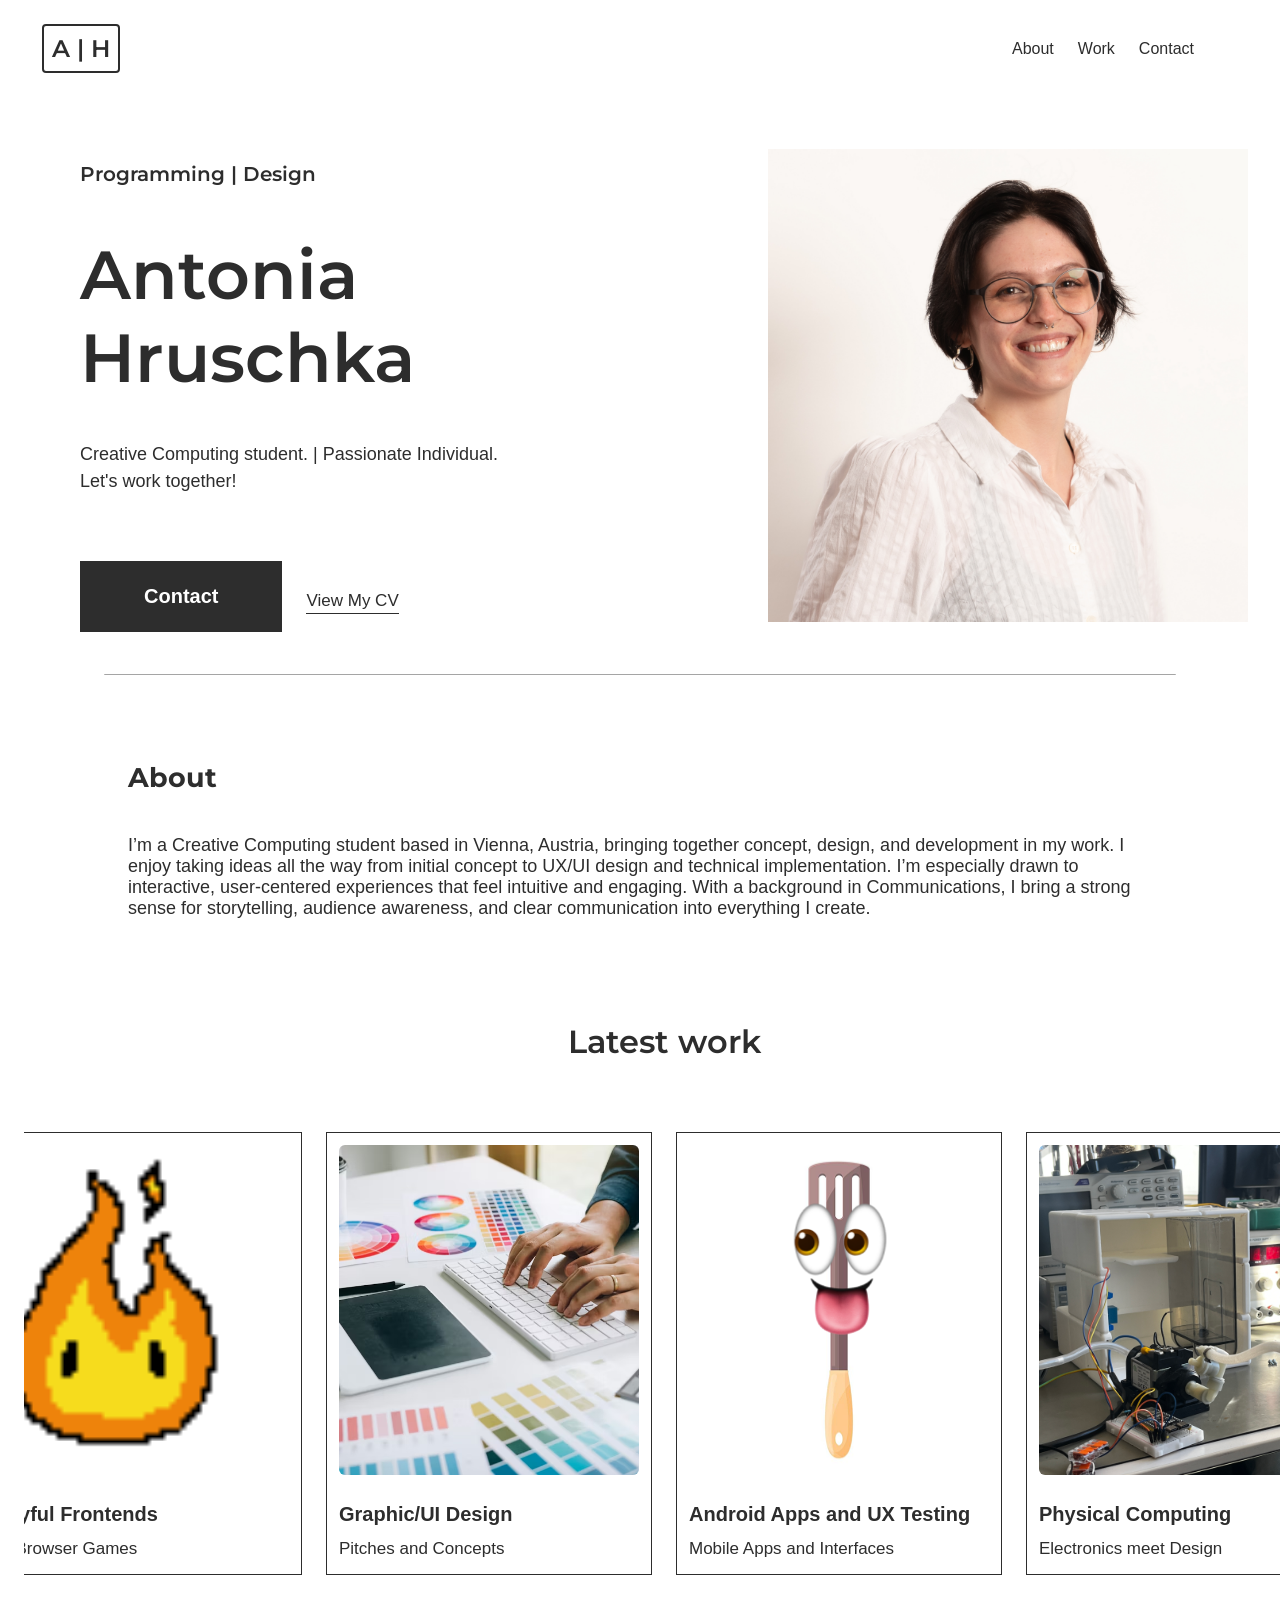
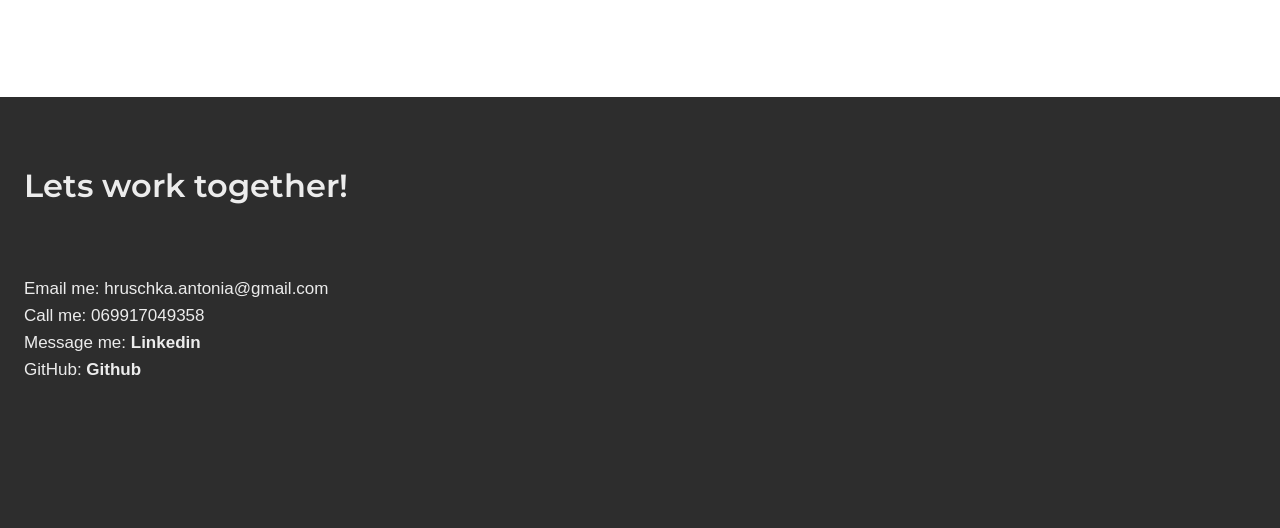
==== index.html @ 9b781cfe "trying to add favicon" ====
<!DOCTYPE html>
<html lang="en">
<head>
    <meta charset="UTF-8">
    <meta name="viewport" content="width=device-width, initial-scale=1.0">
    <title>Portfolio</title>
    <link rel="icon" type="image/x-icon" href="./images/favicon.ico">
    <link rel="stylesheet" href="stylesheets/style.css">
</head>
<body>
    <div class="navSection">
        <div style="width: 90%; height: 100%; padding-left: 42px; padding-right: 42px; padding-top: 24px; padding-bottom: 24px; background: white; justify-content: space-between; align-items: center; display: inline-flex; flex-wrap: wrap; align-content: center">
            <div class="logo">
              <a href="../index.html"> A | H </a>
            </div>
            <div class="navContainer" style="justify-content: flex-end; align-items: flex-end; gap: 24px; display: flex">
            <a href="#about" class="navItems">About</a>
            <a href="#work" class="navItems">Work</a>
            <a href="#contact" class="navItems">Contact</a>
            </div>
        </div>
    </div>

    <div class="headerSection">
        <div class="header-container">
      
          <div class="header-text">
      
            <div class="header-text-content">
              <p class="header-tagline">Programming | Design</p>
              <h1 class="header-name">Antonia Hruschka</h1>
              <p class="header-description">
                Creative Computing student. | Passionate Individual. <br>
                Let's work together!
              </p>
            </div>
      
            <div class="header-buttons">
                <a href="#contact" class="contact-button">Contact</a>
      
              <a href="assets/Lebenslauf_Hruschka.pdf" 
                 target="_blank" 
                 class="cv-link">
                View My CV
              </a>
            </div>
      
          </div>
      
          <img class="header-image" src="images/toni_groß.jpg" alt="Antonia Hruschka">
      
        </div>
      </div>

    <div class="about-me container" id="about">
        <h2>About</h2>
        <p>I’m a Creative Computing student based in Vienna, Austria, bringing together concept, design, and development in my work. 
        I enjoy taking ideas all the way from initial concept to UX/UI design and technical implementation. 
        I’m especially drawn to interactive, user-centered experiences that feel intuitive and engaging. With a background in Communications, I bring a strong sense for storytelling, audience awareness, and clear communication into everything I create.</p>
    </div>

    <div class="work" id="work">

        <div class="latestWork">
            <div class="latestWorkTitle">Latest work</div>
            <div class="workContainer" >

              <a href="./pages/work1.html" class="workLink">
                <div class="workClickable" data-version="1">
                    <img class="workImage"  style="align-self: stretch; height: 330px" src="./images/Enemy2.png"/>
                    <div class="workClickableTextContainer">
                        <div class="workClickableText">Playful Frontends</div>
                        <div class="workClickableBottomText">2D Browser Games</div>
                    </div>
                </div>
              </a>

            <a href="./pages/work2.html" class="workLink">
              <div class="workClickable" data-version="1" >
                  <img class="workImage" style="align-self: stretch; height: 330px" src="./images/graphicworkimg.avif" />
                  <div class="workClickableTextContainer">
                      <div class="workClickableText">Graphic/UI Design</div>
                      <div class="workClickableBottomText">Pitches and Concepts</div>
                  </div>
              </div>
            </a>

            <a href="./pages/work3.html" class="workLink">
              <div class="workClickable" data-version="1">
                  <img class="workImage" style="align-self: stretch; height: 330px" src="images/Flippy.png" />
                  <div class="workClickableTextContainer">
                      <div class="workClickableText">Android Apps and UX Testing</div>
                      <div class="workClickableBottomText">Mobile Apps and Interfaces</div>
                      <!--<a class="workClickableBottomText" href="https://tonihru.github.io/CCL3_WS2025/">Full Documentation for the 2026 CCL here</a>-->
                  </div>
              </div>
            </a>
            
            <!-- pages in progress -->
            <a href="./pages/work4.html" class="workLink">
                <div class="workClickable" data-version="1">
                    <img class="workImage" style="align-self: stretch; height: 330px" src="images/tui7.JPG" />
                    <div class="workClickableTextContainer">
                        <div class="workClickableText">Physical Computing</div>
                        <div class="workClickableBottomText">Electronics meet Design</div>
                    </div>
                </div>
            </a>
            
            </div>
        </div>
    </div>

    <div class="contact" id="contact">
        <div class="contact-container">
          <h2 class="contact-title">Lets work together!</h2>
      
          <div class="contact-content">
            <div class="contact-info">
              <div class="contact-text">
                <p>
                  Email me: hruschka.antonia@gmail.com <br>
                  Call me: 069917049358 <br>
                  Message me: <a href="https://www.linkedin.com/in/antonia-hruschka/">Linkedin</a> <br>
                  GitHub: <a href="https://github.com/tonihru">Github</a> <br>
                </p>
              </div>
      
              <div class="social-icons">
                <!--<div class="icon"></div>
                <div class="icon"></div>-->
              </div>
            </div>
      
          </div>
        </div>
      </div>

      <script>
        function toggleCard(card) {
        card.classList.toggle("open");
        }
      </script>
</body> 
</html>
---- stylesheets/style.css ----
@font-face {
    font-family: "Montserrat";
    src: url("/assets/fonts/Montserrat-VariableFont_wght.ttf");
}

html {
    scroll-behavior: smooth;
  }

body {
    margin: 0;
    font-family: Epilogue, sans-serif;
    color: #2D2D2D;
}


/* GENERAL CONTAINER */

.container {
    max-width: 1100px;
    margin: auto;
    padding: 0 24px;

}

/* SECTIONS */

section {
    padding: 80px 0;
}

/* MOBILE RESPONSIVE */

@media (max-width: 768px) {
    
    .project-hero {
        flex-direction: column;
    }
    
    .project-hero h1 {
        font-size: 36px;
    }
    
}

.button {
    background: #2D2D2D;
    color: white;
    padding: 16px 40px;
    text-decoration: none;
    display: inline-block;
    border-radius: 4px;
}

/* NAV SECTION */
.navItems {
    font-family: Epilogue, sans-serif;
    color: #2D2D2D;
}

.logo{
    font-family: Montserrat, sans-serif;
    font-weight: 600;
    font-size: x-large;
    color: black;
    border: 2px solid #2D2D2D;
    border-radius: 4px;
    padding: 8px;
}

a {
    text-decoration: none;
    padding-top: 2%;
    padding-bottom: 2%;
    color: #2D2D2D;
}

a:hover {
    text-decoration: underline;
}

h1, h2, h3 {
  font-family: Montserrat, sans-serif;
}

/* HEADER SECTION */

.headerSection {
    width: 100%;
    background: white;
  }
  
  .header-container {
    width: 100%;
    padding: 42px 24px;
    display: flex;
    justify-content: center;
    align-items: center;
    flex-wrap: wrap;
    gap: 68px;
  }
  
  /* LEFT SIDE */
  
  .header-text {
    flex: 1 1 0;
    max-width: 620px;
    min-width: 320px;
    display: flex;
    flex-direction: column;
    gap: 48px;
  }
  
  .header-text-content {
    display: flex;
    flex-direction: column;
    gap: 24px;
  }
  
  .header-tagline {
    font-size: 20px;
    font-weight: 600;
    line-height: 30px;
    color: #2D2D2D;
    font-family: Montserrat, sans-serif;
  }
  
  .header-name {
    font-size: clamp(36px, 6vw, 68px);
    font-weight: 600;
    color: #2D2D2D;
    font-family: Montserrat, sans-serif;
    margin: 0;
  }

  .header-description {
    font-size: 18px;
    line-height: 27px;
    color: #2D2D2D;
    font-family: Epilogue, sans-serif;
  }
  
  /* BUTTONS */
  
  .header-buttons {
    display: flex;
    align-items: center;
    gap: 24px;
    flex-wrap: wrap;
  }
  
  .contact-button {
    padding: 24px 64px;
    background: #2D2D2D;
    color: white;
    font-size: 20px;
    font-weight: 600;
    font-family: Epilogue, sans-serif;
    cursor: pointer;
    transition: 0.2s ease;
  }
  
  .contact-button:hover {
    opacity: 0.85;
  }
  
  .cv-link {
    font-size: 17px;
    font-family: Epilogue, sans-serif;
    color: #2D2D2D;
    text-decoration: none;
    border-bottom: 1px solid #2D2D2D;
    padding-bottom: 2px;
  }
  
  .cv-link:hover {
    opacity: 0.7;
  }
  
  /* RIGHT SIDE IMAGE */
  
  .header-image {
    flex: 1 1 0;
    max-width: 480px;
    min-width: 320px;
    width: 100%;
    height: auto;
    object-fit: cover;
  }

/* ABOUT ME SECTION*/
  .about-me {
    width: 80%;
    padding-top: 5%;
    border-top: 1px solid #a5a5a5;
    border-radius: 1px;
    font-size: large;
  }

  .about-me p{
    display: inline-block;
    align-items:flex-start;
  }

/* WORK SECTION */
.work {
    display: flex;
    padding: 42px 24px;
    flex-direction: column;
    align-items: center;
    gap: 42px;
    align-self: stretch;
}

.work{
    justify-content: flex-end; 
    align-items: flex-start; 
    gap: 24px; 
    display: flex
}

.latestWork {
    width: 100%; 
    height: 100%; 
    padding-left: 24px; 
    padding-right: 24px; 
    padding-top: 42px; 
    padding-bottom: 42px; 
    background: white; 
    overflow: hidden; 
    flex-direction: column; 
    justify-content: flex-start; 
    align-items: center; 
    gap: 42px; 
    display: inline-flex;
}

.latestWorkTitle {
    text-align: center; 
    color: #2D2D2D; 
    font-size: 32px; 
    font-family: Montserrat, sans-serif;
    font-weight: 600; 
    line-height: 42px; 
    word-wrap: break-word;
}

.workContainer {
    display: flex;
    gap: 24px;
    overflow-x: auto;
    padding-bottom: 10px;
    scroll-snap-type: x mandatory;
    scroll-behavior: smooth;
}

.workClickable {
  min-width: 300px;   
  max-width: 300px;
  flex-shrink: 0;

  display: flex;
  flex-direction: column;
  gap: 12px;

  padding: 12px;
  border: 1px solid #2D2D2D;
  background: white;

  overflow-x: auto;
  transition: transform 0.2s ease;
  scroll-snap-align: start;
}

.workClickable:hover {
    transform: translateY(-5px);
}

.workClickableTextContainer {
    display: flex;
    flex-direction: column;
    gap: 6px;
    margin-top: 12px;
}

.workClickableText {
    align-self: stretch; 
    color: #2D2D2D; 
    font-size: 20px; 
    font-family: Epilogue, sans-serif; 
    font-weight: 600; 
    line-height: 30px; 
    word-wrap: break-word;
}

.workClickableBottomText {
    align-self: stretch; 
    color: #2D2D2D; 
    font-size: 17px; 
    font-family: Epilogue, sans-serif; 
    font-weight: 400; 
    line-height: 27px; 
    word-wrap: break-word;
}

.workImage {
  width: 100%;
  height: 200px;
  object-fit: cover;
  border-radius: 6px;
}

.workLink {
    text-decoration: none;
    color: inherit;
    display: block;
}

.workLink:hover {
    cursor: pointer;
}

.workContainer::-webkit-scrollbar {
  height: 6px;
}

.workContainer::-webkit-scrollbar-thumb {
  background: #ccc;
  border-radius: 10px;
}

/* CONTACT SECTION */

.contact {
    width: 100%;
    background: white;
  }
  
  .contact-container {
    background-color: #2D2D2D;
    padding: 42px 24px 86px 24px;
    display: flex;
    flex-direction: column;
    gap: 24px;
  }
  
  .contact-title {
    font-size: 32px;
    font-weight: 600;
    line-height: 42px;
    color: #ececec;
    font-family: Montserrat, sans-serif;
  }
  
  .contact-content {
    display: flex;
    flex-wrap: wrap;
    gap: 142px;
  }
  
  /* LEFT SIDE */
  
  .contact-info {
    flex: 1 1 0;
    min-width: 320px;
    display: flex;
    flex-direction: column;
    gap: 42px;
  }
  
  .contact-text p {
    font-size: 17px;
    line-height: 27px;
    color: #ececec;
    font-family: Epilogue, sans-serif;
  }

  .contact-text a {
    font-size: 17px;
    line-height: 27px;
    font-weight: 800;
    color: #ececec;
    font-family: Epilogue, sans-serif;
  }
  
  .social-icons {
    display: flex;
    gap: 24px;
  }
  
  .icon {
    width: 36px;
    height: 36px;
    background: black;
  }

  /* PROJECT HERO */

.project-hero {
    display: flex;
    gap: 60px;
    padding: 80px 24px;
    flex-wrap: wrap;
    align-items: center;
}

.project-hero-content {
    flex: 1;
    min-width: 320px;
    max-width: 600px;
}

.project-hero h1 {
    font-size: 48px;
    margin-bottom: 10px;
}

.project-subtitle {
    font-size: 20px;
    margin-bottom: 20px;
}

.project-meta {
    display: flex;
    gap: 20px;
    flex-wrap: wrap;
    font-size: 14px;
    margin-bottom: 20px;
}

.project-description {
    margin-bottom: 24px;
}

.project-links a {
    margin-right: 16px;
    text-decoration: none;
    font-weight: 600;
}

.project-hero-image {
    max-width: 500px;
    width: 100%;
    border-radius: 8px;
}

/* PROJECT GALLERY */

.project-gallery {
    padding: 80px 24px;
}

.gallery-grid {
    display: grid;
    grid-template-columns: repeat(auto-fit, minmax(240px,1fr));
    gap: 24px;
    margin-top: 30px;
}

.gallery-grid img {
    width: 100%;
    border-radius: 8px;
}

/* PROJECT DETAILS */

.project-details {
    padding: 80px 24px;
    max-width: 900px;
    margin: auto;
}

.detail-block {
    margin-bottom: 40px;
}

.detail-block h3 {
    margin-bottom: 10px;
}

.semester-hero {
  padding: 80px 24px;
}

.semester-hero h1 {
  font-size: 48px;
  margin-bottom: 10px;
}

.semester-hero p {
  font-size: 18px;
  max-width: 600px;
}

.semester-meta {
  display: flex;
  gap: 16px;
  margin-top: 16px;
  flex-wrap: wrap;
}


/* PROJECT BLOCK */

.project-block {
  border-bottom: 1px solid #eee;
  padding-bottom: 60px;
}

.project-block:last-child {
  border-bottom: none;
}

.project-text {
  flex: 1;
  min-width: 300px;
  max-width: 500px;
}

.project-image img {
  width: 100%;
  border-radius: 8px;
}

.project-tags {
  display: flex;
  gap: 10px;
  margin: 16px 0;
}

.project-tags span {
  background: #f3f3f3;
  padding: 6px 12px;
  font-size: 14px;
  border-radius: 20px;
}

.project-links a {
  margin-right: 16px;
  font-weight: 600;
  color: #2D2D2D;
  border-bottom: 1px solid #2D2D2D;
  padding-bottom: 2px;
}

.project-links a:hover {
  opacity: 0.7;
}

.project-image {
  flex: 1;
  display: flex;
  min-width: 300px;
  gap: 16px;
  overflow-x: auto;
  padding-top: 5%;
  padding-bottom: 10px;
  scroll-snap-type: x mandatory;
}

/* images inside */
.project-image img {
  height: 300px;
  width: auto;
  border-radius: 8px;
  flex-shrink: 0;
  scroll-snap-align: start;
}

.project-image img:hover {
  transform: scale(1.01);
}

/* ALTERNATING LAYOUT */

.project-block:nth-child(even) {
  flex-direction: row-reverse;
}
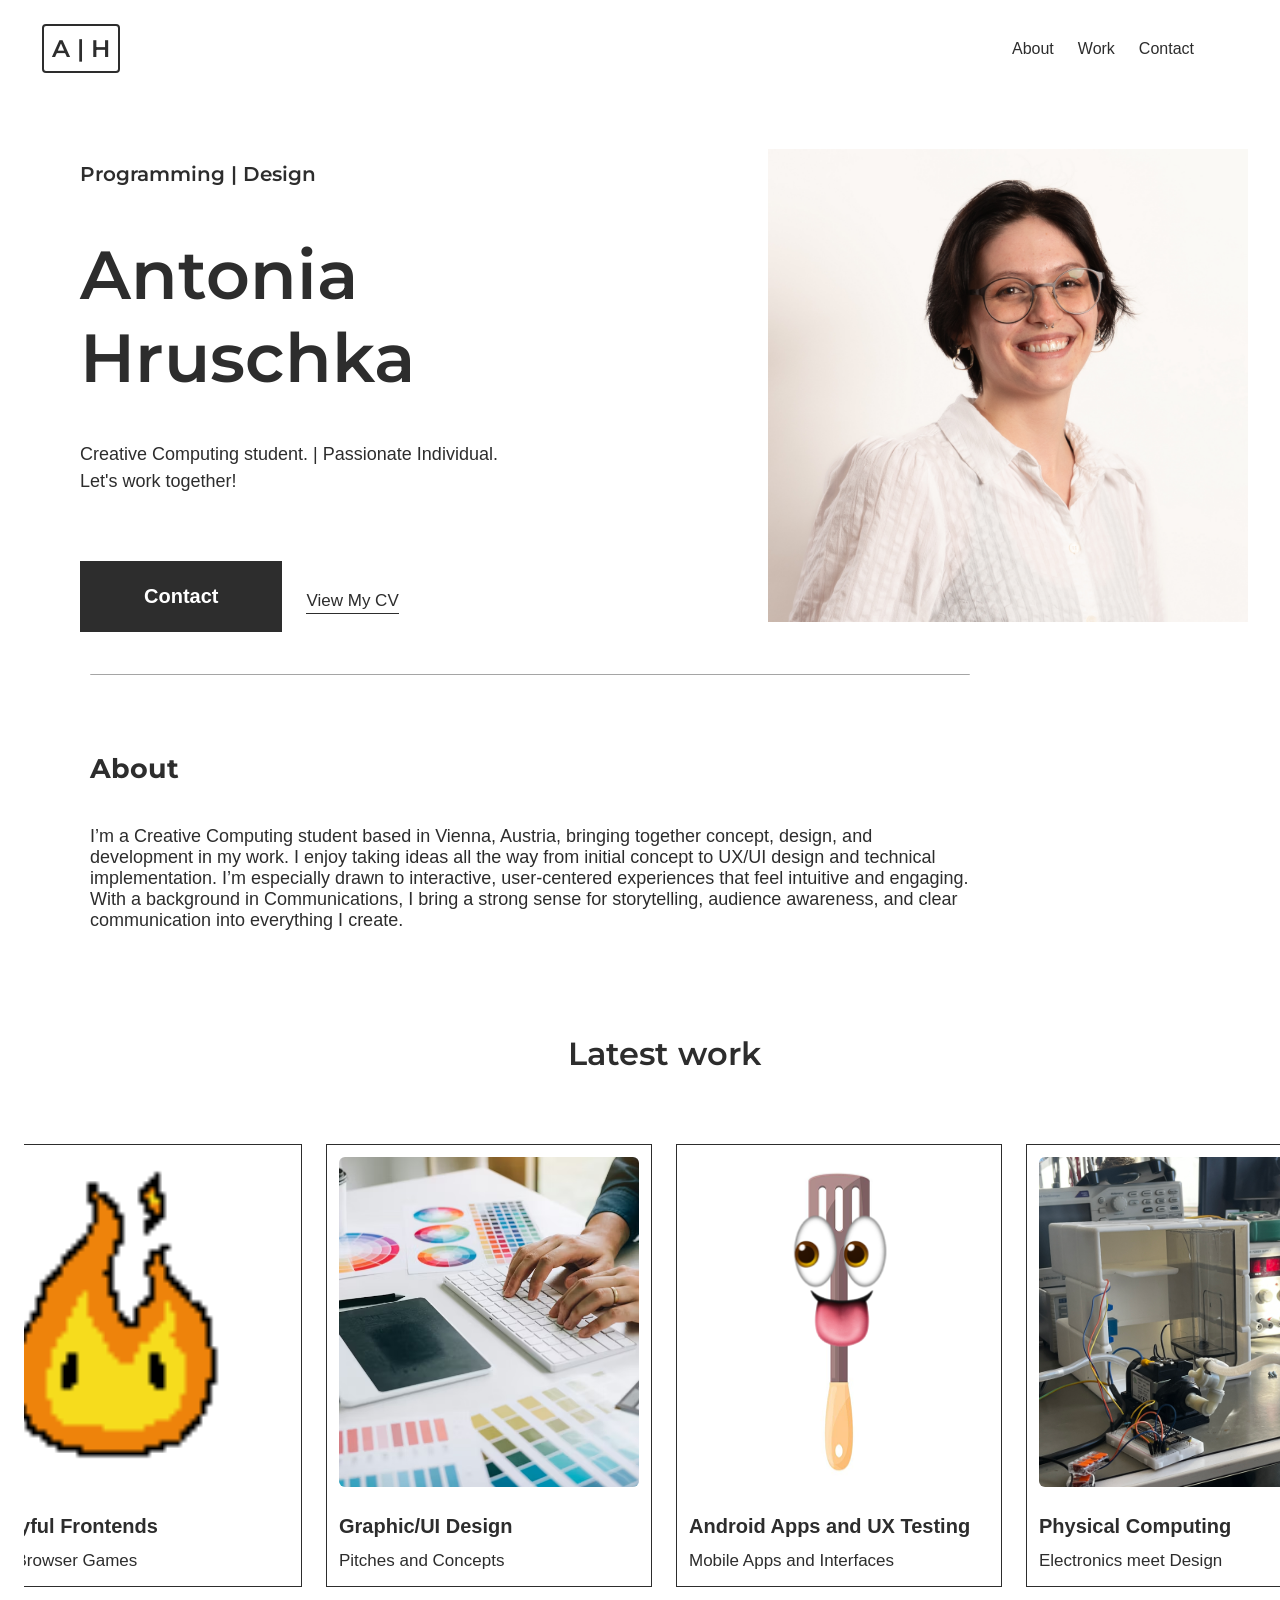
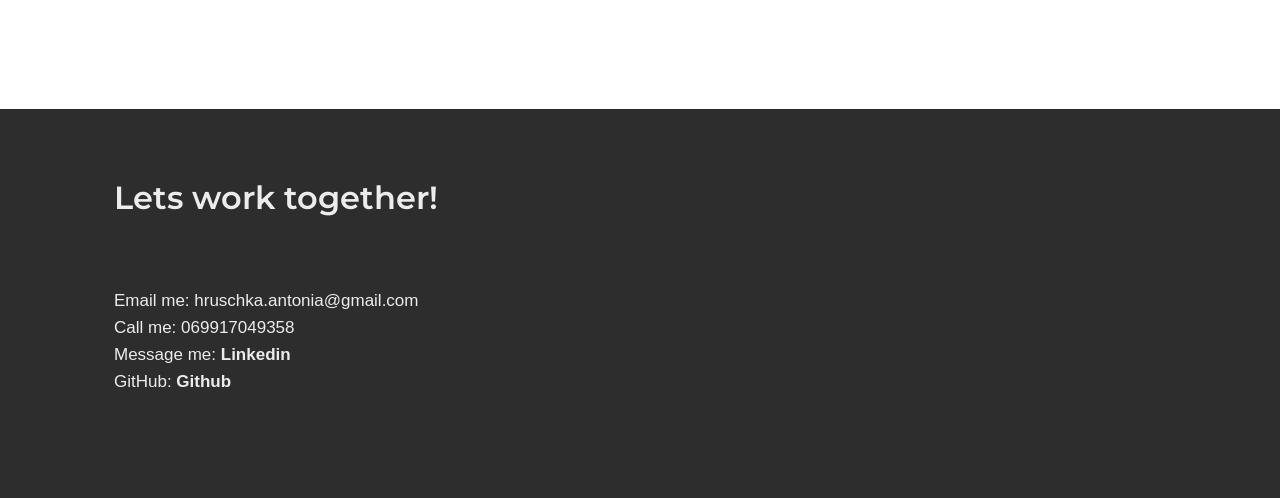
==== commit 0b6d8de8: "layoutinggg" ====
--- a/index.html
+++ b/index.html
@@ -4,7 +4,7 @@
     <meta charset="UTF-8">
     <meta name="viewport" content="width=device-width, initial-scale=1.0">
     <title>Portfolio</title>
-    <link rel="icon" type="image/x-icon" href="./images/favicon.ico">
+    <link rel="icon" type="image/x-icon" href="/images/favicon.ico">
     <link rel="stylesheet" href="stylesheets/style.css">
 </head>
 <body>
@@ -14,9 +14,9 @@
               <a href="../index.html"> A | H </a>
             </div>
             <div class="navContainer" style="justify-content: flex-end; align-items: flex-end; gap: 24px; display: flex">
-            <a href="#about" class="navItems">About</a>
-            <a href="#work" class="navItems">Work</a>
-            <a href="#contact" class="navItems">Contact</a>
+              <a href="#about" class="navItems">About</a>
+              <a href="#work" class="navItems">Work</a>
+              <a href="#contact" class="navItems">Contact</a>
             </div>
         </div>
     </div>
@@ -52,11 +52,13 @@
         </div>
       </div>
 
-    <div class="about-me container" id="about">
-        <h2>About</h2>
-        <p>I’m a Creative Computing student based in Vienna, Austria, bringing together concept, design, and development in my work. 
-        I enjoy taking ideas all the way from initial concept to UX/UI design and technical implementation. 
-        I’m especially drawn to interactive, user-centered experiences that feel intuitive and engaging. With a background in Communications, I bring a strong sense for storytelling, audience awareness, and clear communication into everything I create.</p>
+    <div class="container">
+      <div class="about-me" id="about">
+          <h2>About</h2>
+          <p>I’m a Creative Computing student based in Vienna, Austria, bringing together concept, design, and development in my work. 
+          I enjoy taking ideas all the way from initial concept to UX/UI design and technical implementation. 
+          I’m especially drawn to interactive, user-centered experiences that feel intuitive and engaging. With a background in Communications, I bring a strong sense for storytelling, audience awareness, and clear communication into everything I create.</p>
+      </div>
     </div>
 
     <div class="work" id="work">
@@ -112,6 +114,7 @@
     </div>
 
     <div class="contact" id="contact">
+      <div class="container">
         <div class="contact-container">
           <h2 class="contact-title">Lets work together!</h2>
       
@@ -126,14 +129,14 @@
                 </p>
               </div>
       
-              <div class="social-icons">
-                <!--<div class="icon"></div>
-                <div class="icon"></div>-->
-              </div>
+              <!--<div class="social-icons">
+                <div class="icon"></div>
+                <div class="icon"></div>
+              </div>-->
             </div>
-      
           </div>
         </div>
+      </div>
       </div>
 
       <script>
@@ -142,4 +145,4 @@
         }
       </script>
 </body> 
-</html>
+</html>
--- a/stylesheets/style.css
+++ b/stylesheets/style.css
@@ -199,7 +199,7 @@
 
   .about-me p{
     display: inline-block;
-    align-items:flex-start;
+    align-items: flex-start;
   }
 
 /* WORK SECTION */
@@ -333,11 +333,10 @@
 
 .contact {
     width: 100%;
-    background: white;
+    background: #2D2D2D;
   }
   
   .contact-container {
-    background-color: #2D2D2D;
     padding: 42px 24px 86px 24px;
     display: flex;
     flex-direction: column;
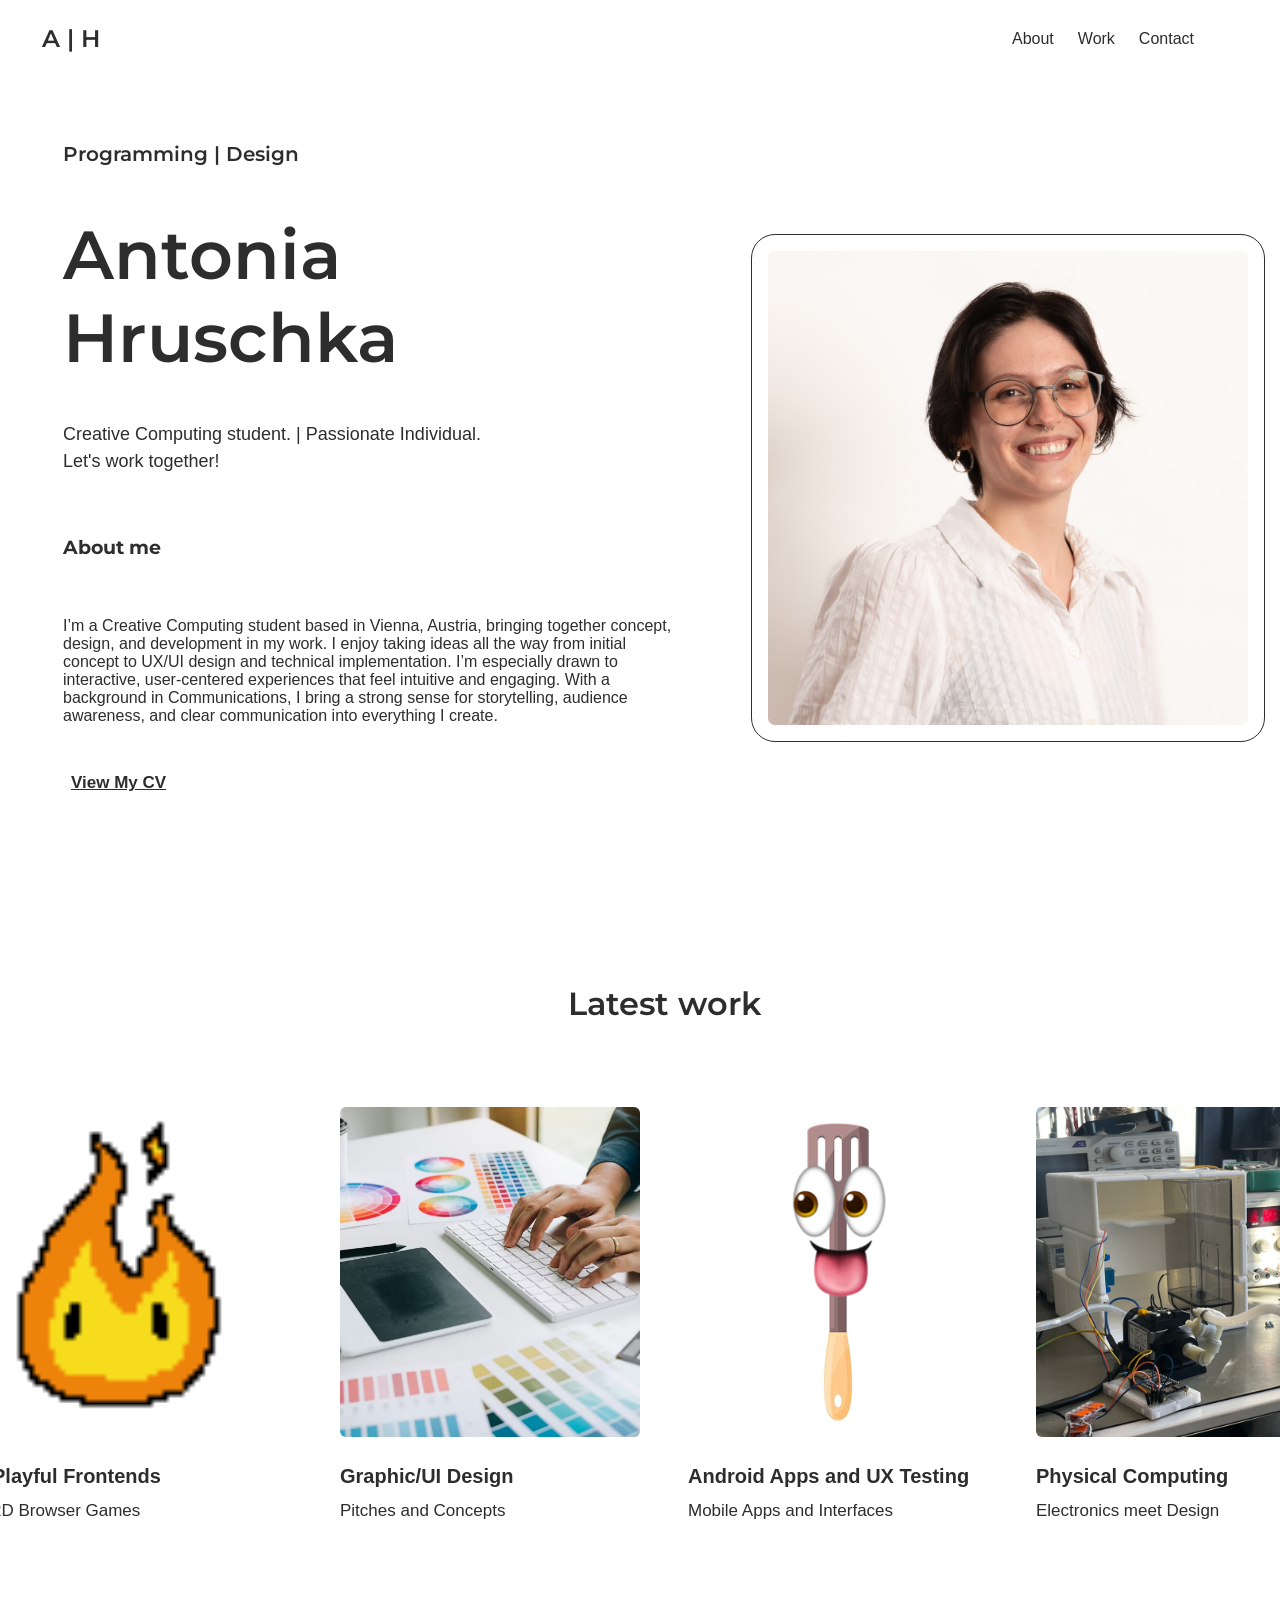
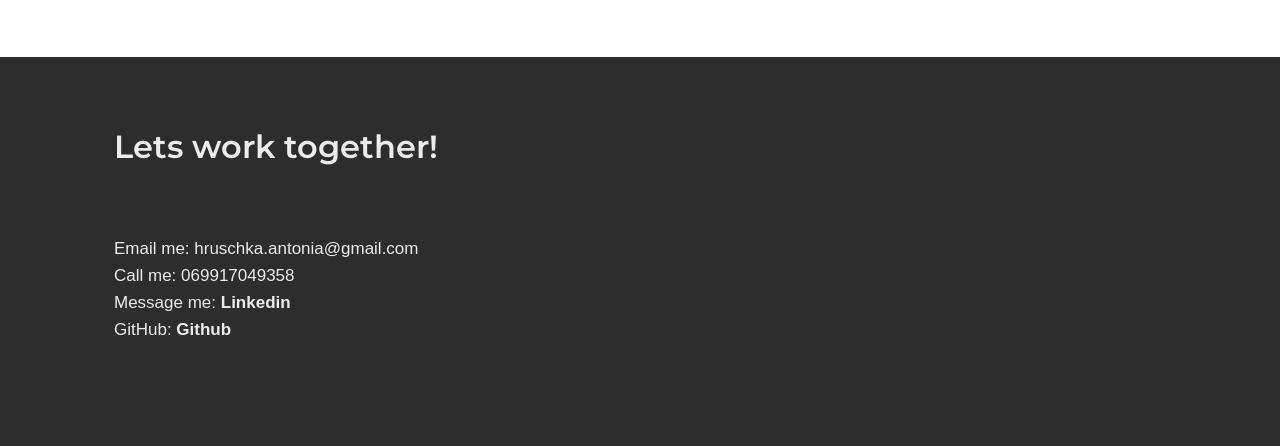
==== commit f032a4a1: "some more styling and messing around" ====
--- a/index.html
+++ b/index.html
@@ -7,9 +7,10 @@
     <link rel="icon" type="image/x-icon" href="/images/favicon.ico">
     <link rel="stylesheet" href="stylesheets/style.css">
 </head>
+
 <body>
     <div class="navSection">
-        <div style="width: 90%; height: 100%; padding-left: 42px; padding-right: 42px; padding-top: 24px; padding-bottom: 24px; background: white; justify-content: space-between; align-items: center; display: inline-flex; flex-wrap: wrap; align-content: center">
+        <div style="position: sticky; width: 90vw; height: 100%; padding-left: 42px; padding-right: 42px; padding-top: 24px; padding-bottom: 24px; background: white; justify-content: space-between; align-items: center; display: inline-flex; flex-wrap: wrap; align-content: center">
             <div class="logo">
               <a href="../index.html"> A | H </a>
             </div>
@@ -29,22 +30,29 @@
             <div class="header-text-content">
               <p class="header-tagline">Programming | Design</p>
               <h1 class="header-name">Antonia Hruschka</h1>
-              <p class="header-description">
+                <p class="header-description">
+
                 Creative Computing student. | Passionate Individual. <br>
                 Let's work together!
-              </p>
+                
+                <h3 id="about"">About me</h3>
+                <p>
+                  I’m a Creative Computing student based in Vienna, Austria, bringing together concept, design, and development in my work. 
+                  I enjoy taking ideas all the way from initial concept to UX/UI design and technical implementation. 
+                  I’m especially drawn to interactive, user-centered experiences that feel intuitive and engaging. With a background in Communications, I bring a strong sense for storytelling, 
+                  audience awareness, and clear communication into everything I create.
+                </p>
+                
+                <div class="header-buttons">
+                  <a href="assets/Lebenslauf_Hruschka.pdf" 
+                    target="_blank" 
+                    class="cv-link">
+                    View My CV
+                  </a>
+                </div>
+
+                </p>
             </div>
-      
-            <div class="header-buttons">
-                <a href="#contact" class="contact-button">Contact</a>
-      
-              <a href="assets/Lebenslauf_Hruschka.pdf" 
-                 target="_blank" 
-                 class="cv-link">
-                View My CV
-              </a>
-            </div>
-      
           </div>
       
           <img class="header-image" src="images/toni_groß.jpg" alt="Antonia Hruschka">
@@ -52,14 +60,14 @@
         </div>
       </div>
 
-    <div class="container">
+    <!--<div class="container">
       <div class="about-me" id="about">
           <h2>About</h2>
           <p>I’m a Creative Computing student based in Vienna, Austria, bringing together concept, design, and development in my work. 
           I enjoy taking ideas all the way from initial concept to UX/UI design and technical implementation. 
           I’m especially drawn to interactive, user-centered experiences that feel intuitive and engaging. With a background in Communications, I bring a strong sense for storytelling, audience awareness, and clear communication into everything I create.</p>
       </div>
-    </div>
+    </div>-->
 
     <div class="work" id="work">
 
@@ -145,4 +153,4 @@
         }
       </script>
 </body> 
-</html>+</html>
--- a/stylesheets/style.css
+++ b/stylesheets/style.css
@@ -1,6 +1,11 @@
 @font-face {
     font-family: "Montserrat";
-    src: url("/assets/fonts/Montserrat-VariableFont_wght.ttf");
+    src: url("../assets/fonts/Montserrat-VariableFont_wght.ttf");
+}
+
+@font-face {
+    font-family: "EricaOne";
+    src: url('../assets/fonts/EricaOne-Regular.ttf');
 }
 
 html {
@@ -13,6 +18,28 @@
     color: #2D2D2D;
 }
 
+section {
+    padding: 80px 0;
+}
+
+a {
+    text-decoration: none;
+    padding-top: 2%;
+    padding-bottom: 2%;
+    color: #2D2D2D;
+}
+
+a:hover {
+    text-decoration: underline;
+    border: 1px solid #2D2D2D;
+    border-radius: 25px;
+    padding: 8px;
+    box-shadow: 0 8px 16px rgba(0,0,0,0.12);
+}
+
+h1, h2, h3 {
+  font-family: Montserrat, sans-serif;
+}
 
 /* GENERAL CONTAINER */
 
@@ -21,12 +48,6 @@
     margin: auto;
     padding: 0 24px;
 
-}
-
-/* SECTIONS */
-
-section {
-    padding: 80px 0;
 }
 
 /* MOBILE RESPONSIVE */
@@ -53,6 +74,10 @@
 }
 
 /* NAV SECTION */
+.nav-section{
+  position: sticky;
+}
+
 .navItems {
     font-family: Epilogue, sans-serif;
     color: #2D2D2D;
@@ -63,25 +88,8 @@
     font-weight: 600;
     font-size: x-large;
     color: black;
-    border: 2px solid #2D2D2D;
-    border-radius: 4px;
-    padding: 8px;
-}
-
-a {
-    text-decoration: none;
-    padding-top: 2%;
-    padding-bottom: 2%;
-    color: #2D2D2D;
-}
-
-a:hover {
-    text-decoration: underline;
-}
-
-h1, h2, h3 {
-  font-family: Montserrat, sans-serif;
-}
+}
+
 
 /* HEADER SECTION */
 
@@ -100,8 +108,6 @@
     gap: 68px;
   }
   
-  /* LEFT SIDE */
-  
   .header-text {
     flex: 1 1 0;
     max-width: 620px;
@@ -149,34 +155,16 @@
     flex-wrap: wrap;
   }
   
-  .contact-button {
-    padding: 24px 64px;
-    background: #2D2D2D;
-    color: white;
-    font-size: 20px;
-    font-weight: 600;
-    font-family: Epilogue, sans-serif;
-    cursor: pointer;
-    transition: 0.2s ease;
-  }
-  
-  .contact-button:hover {
-    opacity: 0.85;
-  }
-  
   .cv-link {
     font-size: 17px;
     font-family: Epilogue, sans-serif;
-    color: #2D2D2D;
-    text-decoration: none;
-    border-bottom: 1px solid #2D2D2D;
-    padding-bottom: 2px;
-  }
-  
-  .cv-link:hover {
-    opacity: 0.7;
-  }
-  
+    font-weight: bolder;
+    text-decoration: underline;
+    color: #2D2D2D;
+    padding: 8px;
+  }
+
+
   /* RIGHT SIDE IMAGE */
   
   .header-image {
@@ -186,6 +174,9 @@
     width: 100%;
     height: auto;
     object-fit: cover;
+    border-radius: 24px;
+    border: 1px solid #2D2D2D;
+    padding: 16px;
   }
 
 /* ABOUT ME SECTION*/
@@ -227,7 +218,7 @@
     padding-top: 42px; 
     padding-bottom: 42px; 
     background: white; 
-    overflow: hidden; 
+    overflow: visible; 
     flex-direction: column; 
     justify-content: flex-start; 
     align-items: center; 
@@ -248,10 +239,7 @@
 .workContainer {
     display: flex;
     gap: 24px;
-    overflow-x: auto;
     padding-bottom: 10px;
-    scroll-snap-type: x mandatory;
-    scroll-behavior: smooth;
 }
 
 .workClickable {
@@ -264,16 +252,15 @@
   gap: 12px;
 
   padding: 12px;
-  border: 1px solid #2D2D2D;
   background: white;
 
   overflow-x: auto;
-  transition: transform 0.2s ease;
+  transition: transform 0.25s ease, box-shadow 0.25s ease;
   scroll-snap-align: start;
 }
 
 .workClickable:hover {
-    transform: translateY(-5px);
+  transform: translateY(-3px);
 }
 
 .workClickableTextContainer {
@@ -332,7 +319,7 @@
 /* CONTACT SECTION */
 
 .contact {
-    width: 100%;
+    width: 100vw;
     background: #2D2D2D;
   }
   
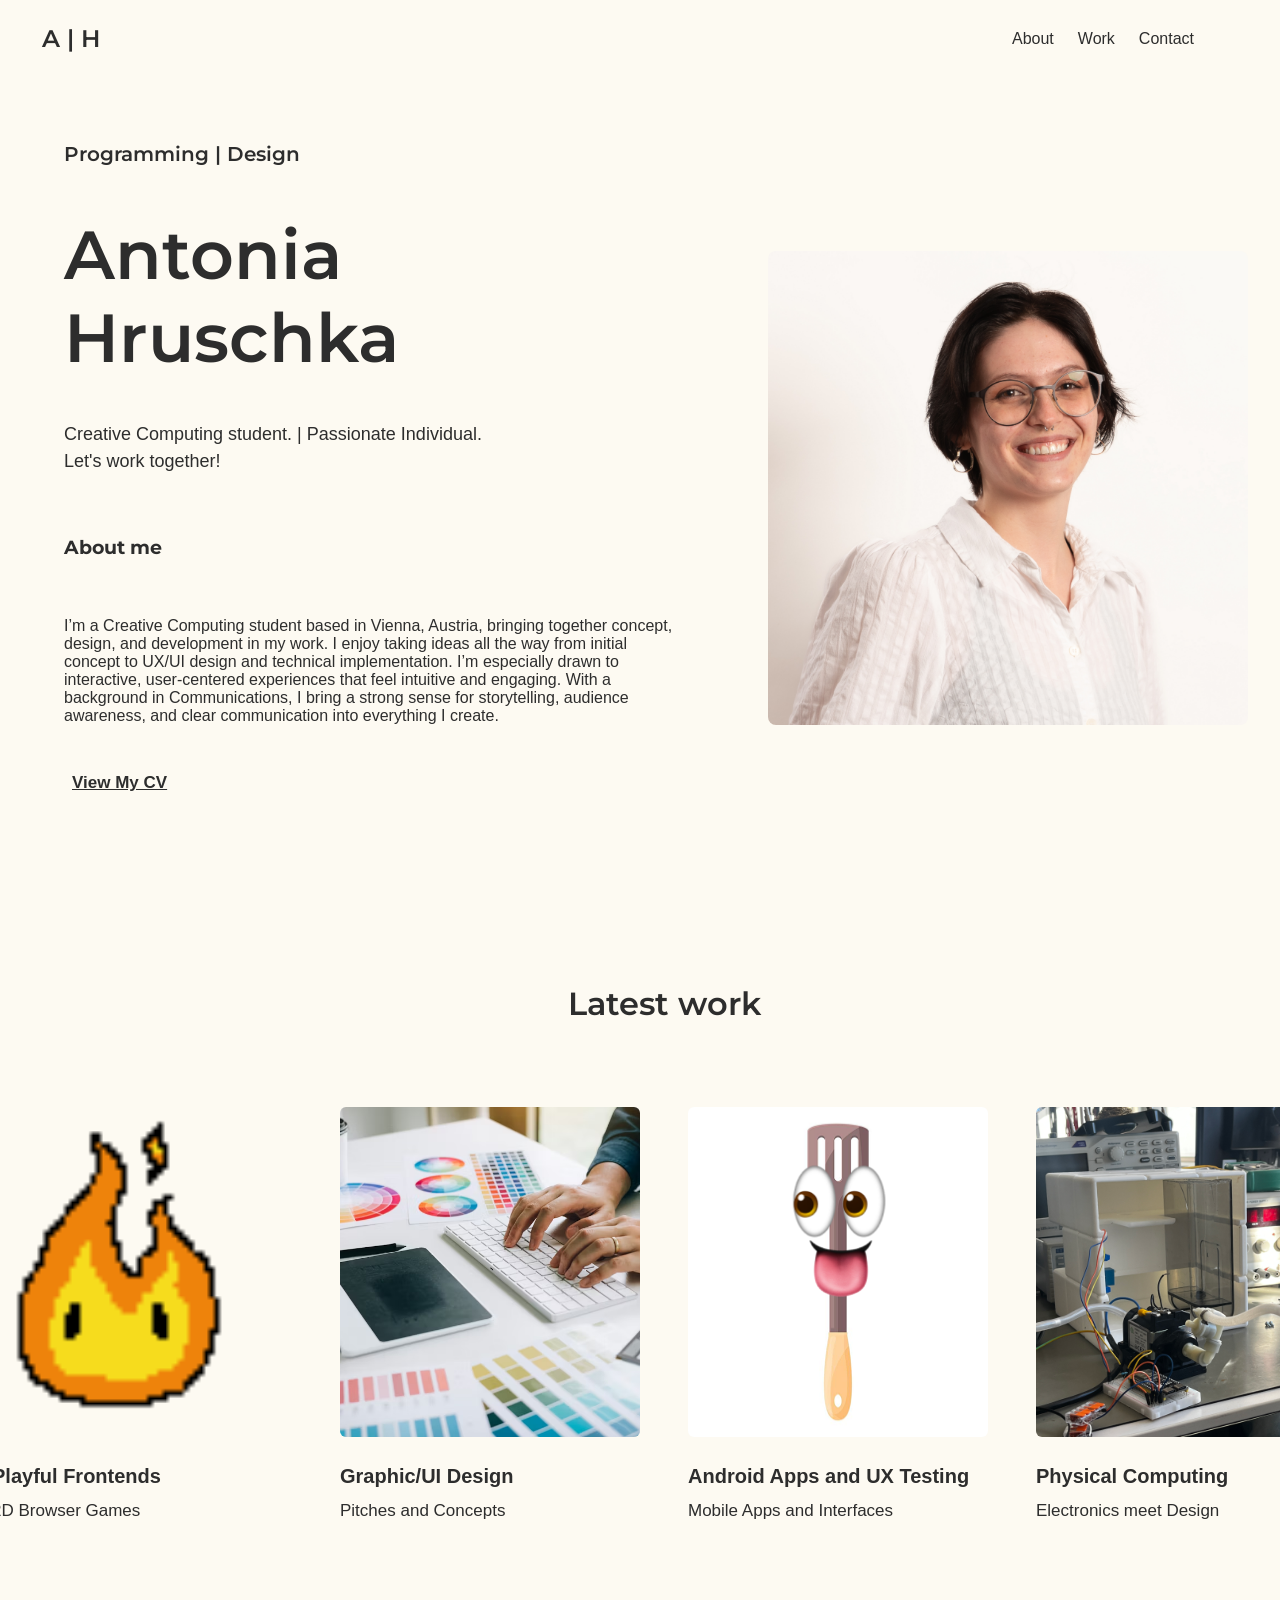
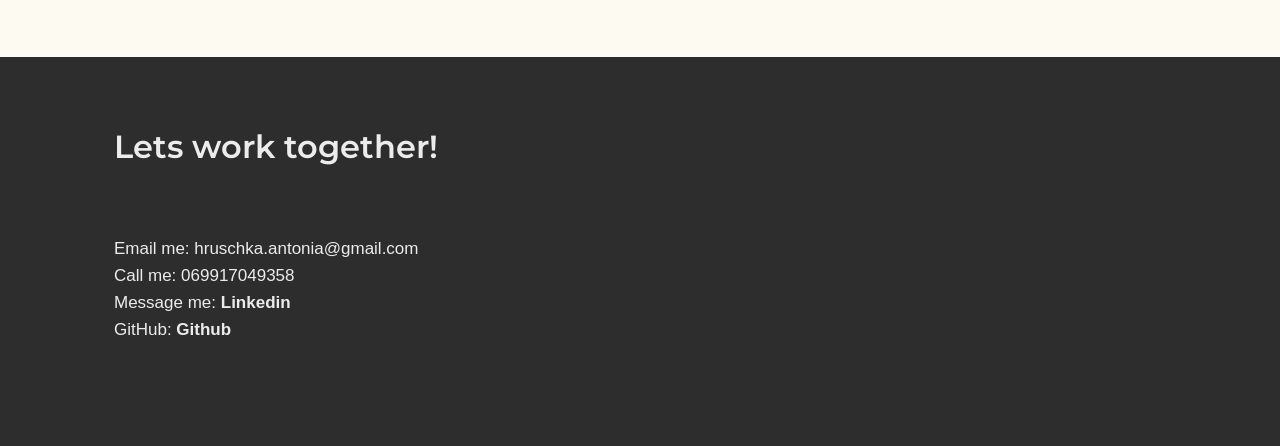
==== commit 5e4933d1: "color change" ====
--- a/index.html
+++ b/index.html
@@ -10,7 +10,7 @@
 
 <body>
     <div class="navSection">
-        <div style="position: sticky; width: 90vw; height: 100%; padding-left: 42px; padding-right: 42px; padding-top: 24px; padding-bottom: 24px; background: white; justify-content: space-between; align-items: center; display: inline-flex; flex-wrap: wrap; align-content: center">
+        <div style="width: 90vw; height: 100%; padding-left: 42px; padding-right: 42px; padding-top: 24px; padding-bottom: 24px; background-color: #fdfaf2;; justify-content: space-between; align-items: center; display: inline-flex; flex-wrap: wrap; align-content: center">
             <div class="logo">
               <a href="../index.html"> A | H </a>
             </div>
--- a/stylesheets/style.css
+++ b/stylesheets/style.css
@@ -16,6 +16,7 @@
     margin: 0;
     font-family: Epilogue, sans-serif;
     color: #2D2D2D;
+    background-color: #fdfaf2;
 }
 
 section {
@@ -47,7 +48,6 @@
     max-width: 1100px;
     margin: auto;
     padding: 0 24px;
-
 }
 
 /* MOBILE RESPONSIVE */
@@ -74,16 +74,15 @@
 }
 
 /* NAV SECTION */
-.nav-section{
-  position: sticky;
-}
 
 .navItems {
+    position: sticky;
     font-family: Epilogue, sans-serif;
     color: #2D2D2D;
 }
 
 .logo{
+    position: sticky;
     font-family: Montserrat, sans-serif;
     font-weight: 600;
     font-size: x-large;
@@ -95,7 +94,7 @@
 
 .headerSection {
     width: 100%;
-    background: white;
+    background-color: #fdfaf2;
   }
   
   .header-container {
@@ -175,7 +174,7 @@
     height: auto;
     object-fit: cover;
     border-radius: 24px;
-    border: 1px solid #2D2D2D;
+    /* border: 1px solid #2D2D2D; */
     padding: 16px;
   }
 
@@ -201,6 +200,7 @@
     align-items: center;
     gap: 42px;
     align-self: stretch;
+    background-color: #fdfaf2;
 }
 
 .work{
@@ -217,7 +217,7 @@
     padding-right: 24px; 
     padding-top: 42px; 
     padding-bottom: 42px; 
-    background: white; 
+    background-color: #fdfaf2;
     overflow: visible; 
     flex-direction: column; 
     justify-content: flex-start; 
@@ -240,6 +240,7 @@
     display: flex;
     gap: 24px;
     padding-bottom: 10px;
+    background-color: #fdfaf2;
 }
 
 .workClickable {
@@ -252,7 +253,7 @@
   gap: 12px;
 
   padding: 12px;
-  background: white;
+  background-color: #fdfaf2;
 
   overflow-x: auto;
   transition: transform 0.25s ease, box-shadow 0.25s ease;
@@ -548,7 +549,7 @@
 .project-image img {
   height: 300px;
   width: auto;
-  border-radius: 8px;
+  border-radius: 16px;
   flex-shrink: 0;
   scroll-snap-align: start;
 }
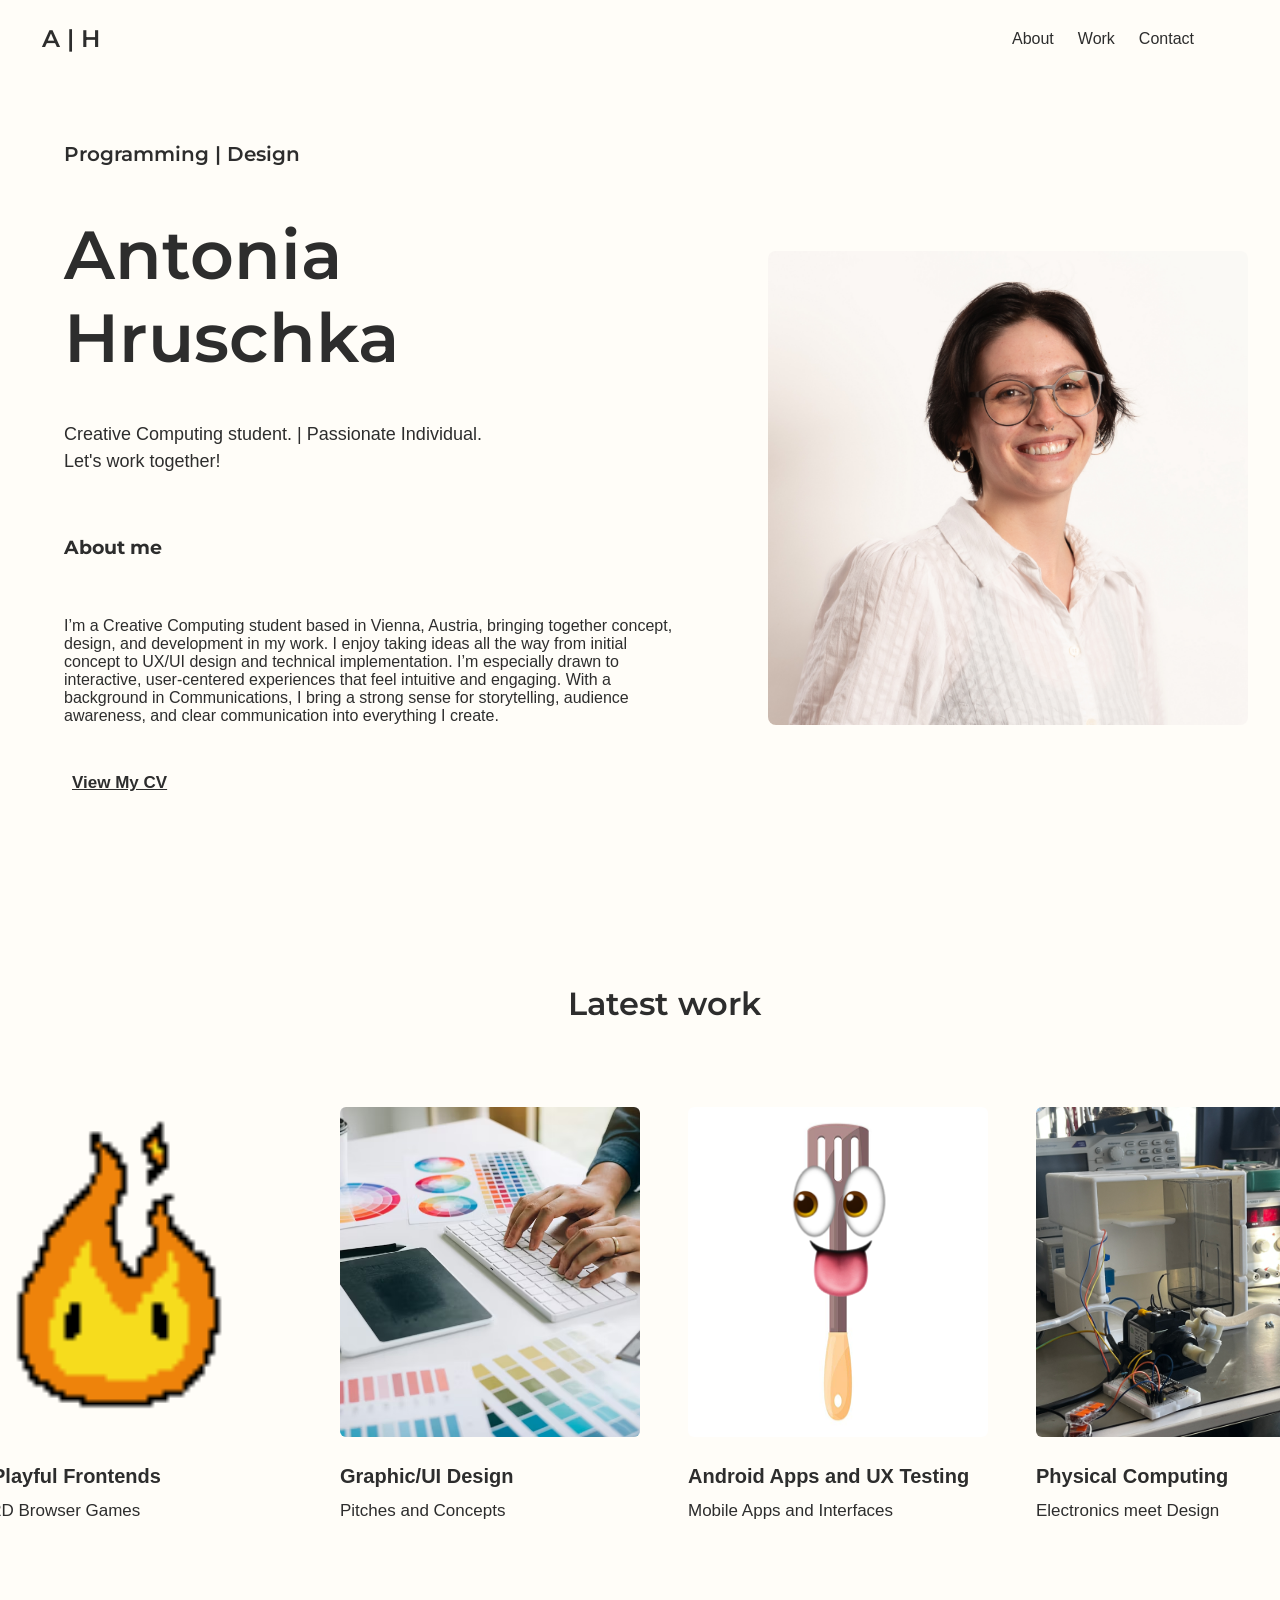
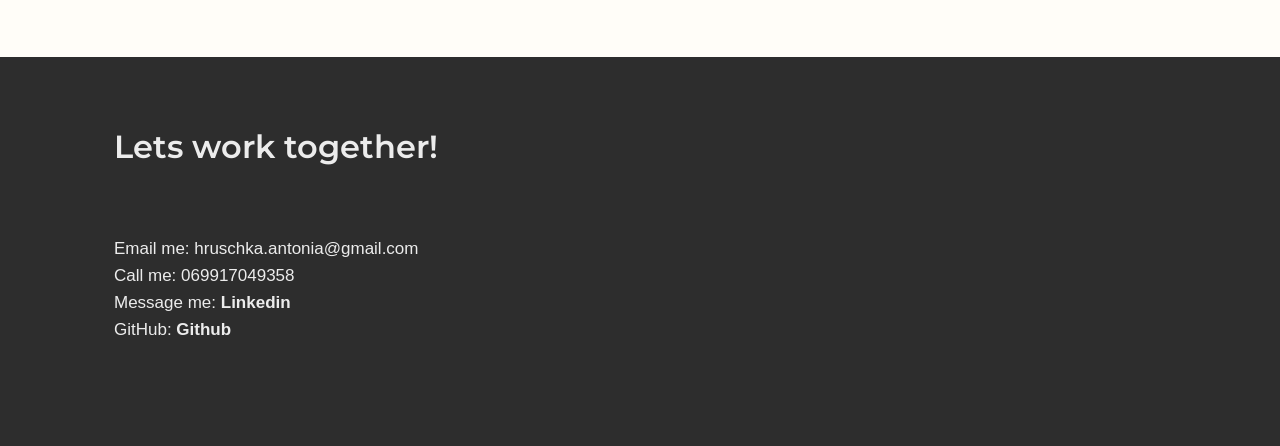
==== commit 330e425d: "color changes" ====
--- a/index.html
+++ b/index.html
@@ -10,7 +10,7 @@
 
 <body>
     <div class="navSection">
-        <div style="width: 90vw; height: 100%; padding-left: 42px; padding-right: 42px; padding-top: 24px; padding-bottom: 24px; background-color: #fdfaf2;; justify-content: space-between; align-items: center; display: inline-flex; flex-wrap: wrap; align-content: center">
+        <div style="width: 90vw; height: 100%; padding-left: 42px; padding-right: 42px; padding-top: 24px; padding-bottom: 24px; background-color: #FFFDF8; justify-content: space-between; align-items: center; display: inline-flex; flex-wrap: wrap; align-content: center">
             <div class="logo">
               <a href="../index.html"> A | H </a>
             </div>
--- a/stylesheets/style.css
+++ b/stylesheets/style.css
@@ -16,7 +16,7 @@
     margin: 0;
     font-family: Epilogue, sans-serif;
     color: #2D2D2D;
-    background-color: #fdfaf2;
+    background-color: #FFFDF8;
 }
 
 section {
@@ -94,7 +94,7 @@
 
 .headerSection {
     width: 100%;
-    background-color: #fdfaf2;
+    background-color: #FFFDF8;
   }
   
   .header-container {
@@ -200,7 +200,7 @@
     align-items: center;
     gap: 42px;
     align-self: stretch;
-    background-color: #fdfaf2;
+    background-color: #FFFDF8;
 }
 
 .work{
@@ -217,7 +217,7 @@
     padding-right: 24px; 
     padding-top: 42px; 
     padding-bottom: 42px; 
-    background-color: #fdfaf2;
+    background-color: #FFFDF8;
     overflow: visible; 
     flex-direction: column; 
     justify-content: flex-start; 
@@ -240,7 +240,7 @@
     display: flex;
     gap: 24px;
     padding-bottom: 10px;
-    background-color: #fdfaf2;
+    background-color: #FFFDF8;
 }
 
 .workClickable {
@@ -253,7 +253,7 @@
   gap: 12px;
 
   padding: 12px;
-  background-color: #fdfaf2;
+  background-color: #FFFDF8;
 
   overflow-x: auto;
   transition: transform 0.25s ease, box-shadow 0.25s ease;
